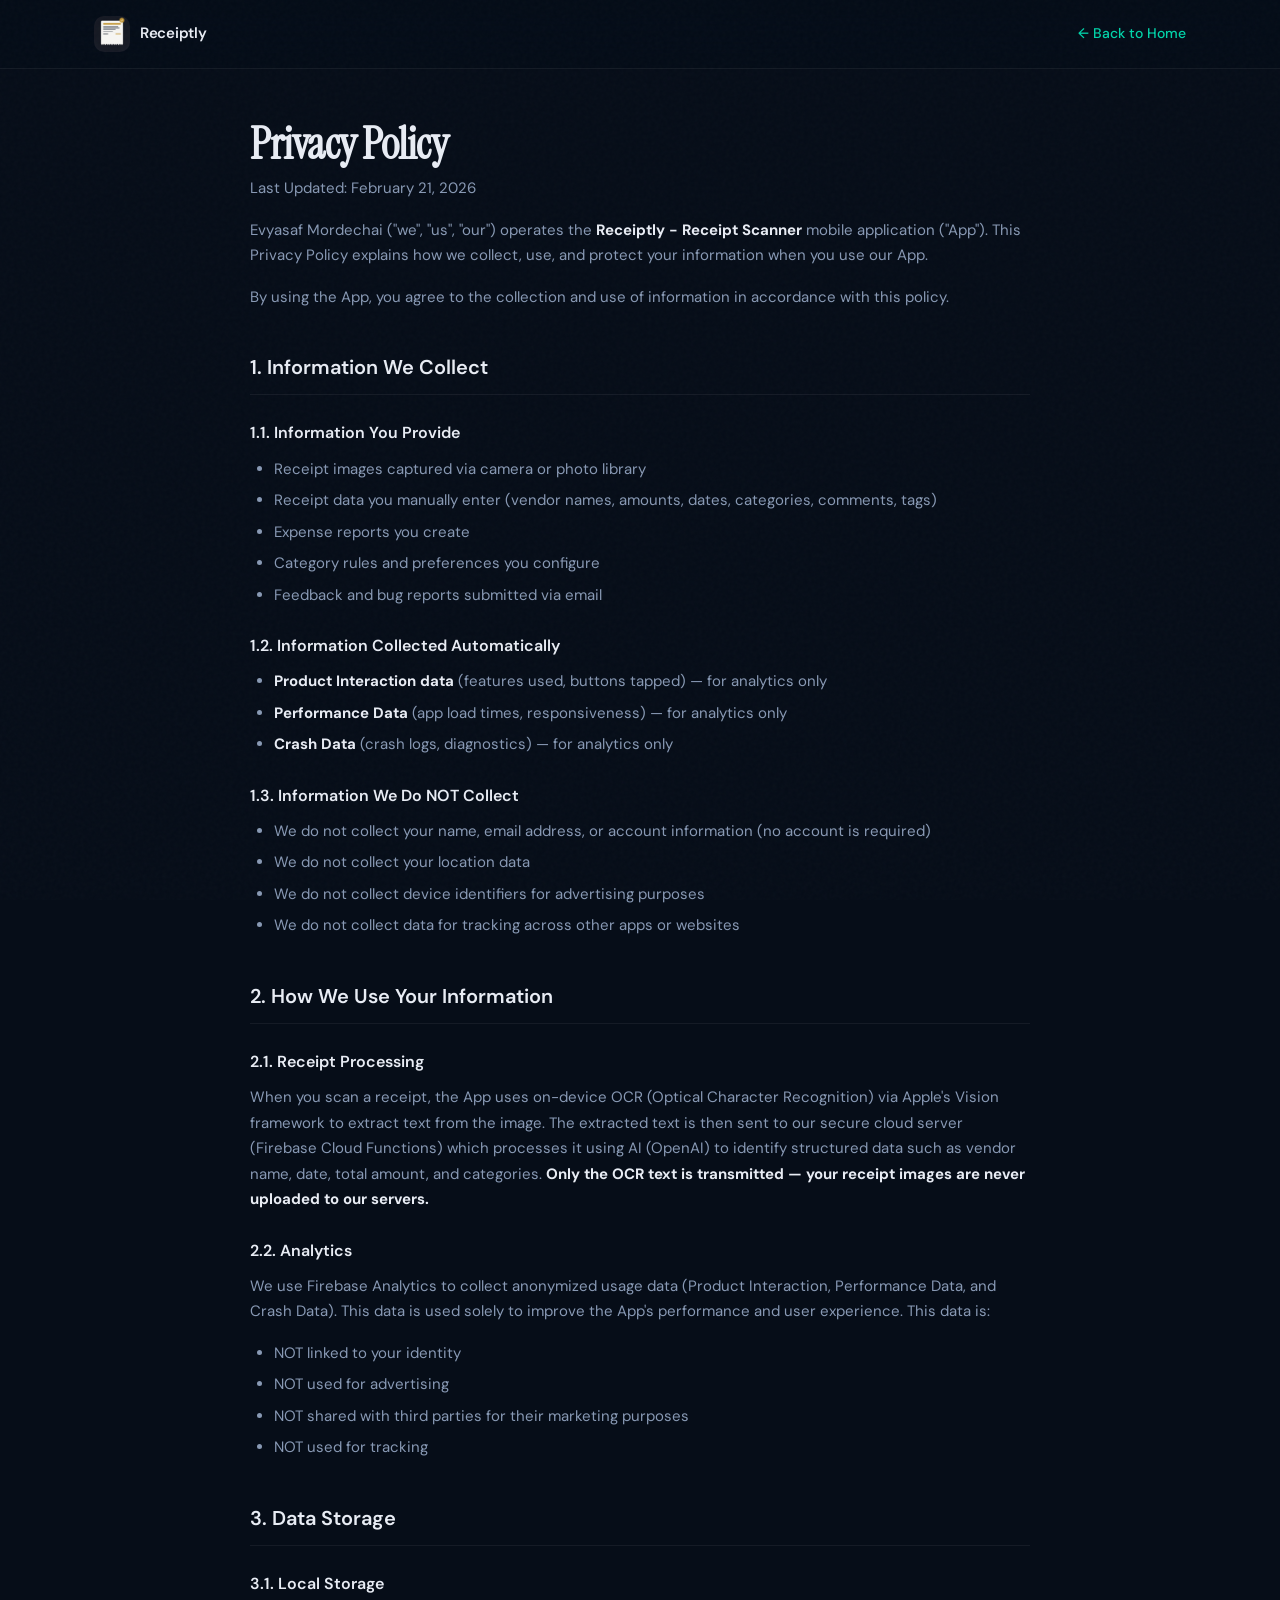
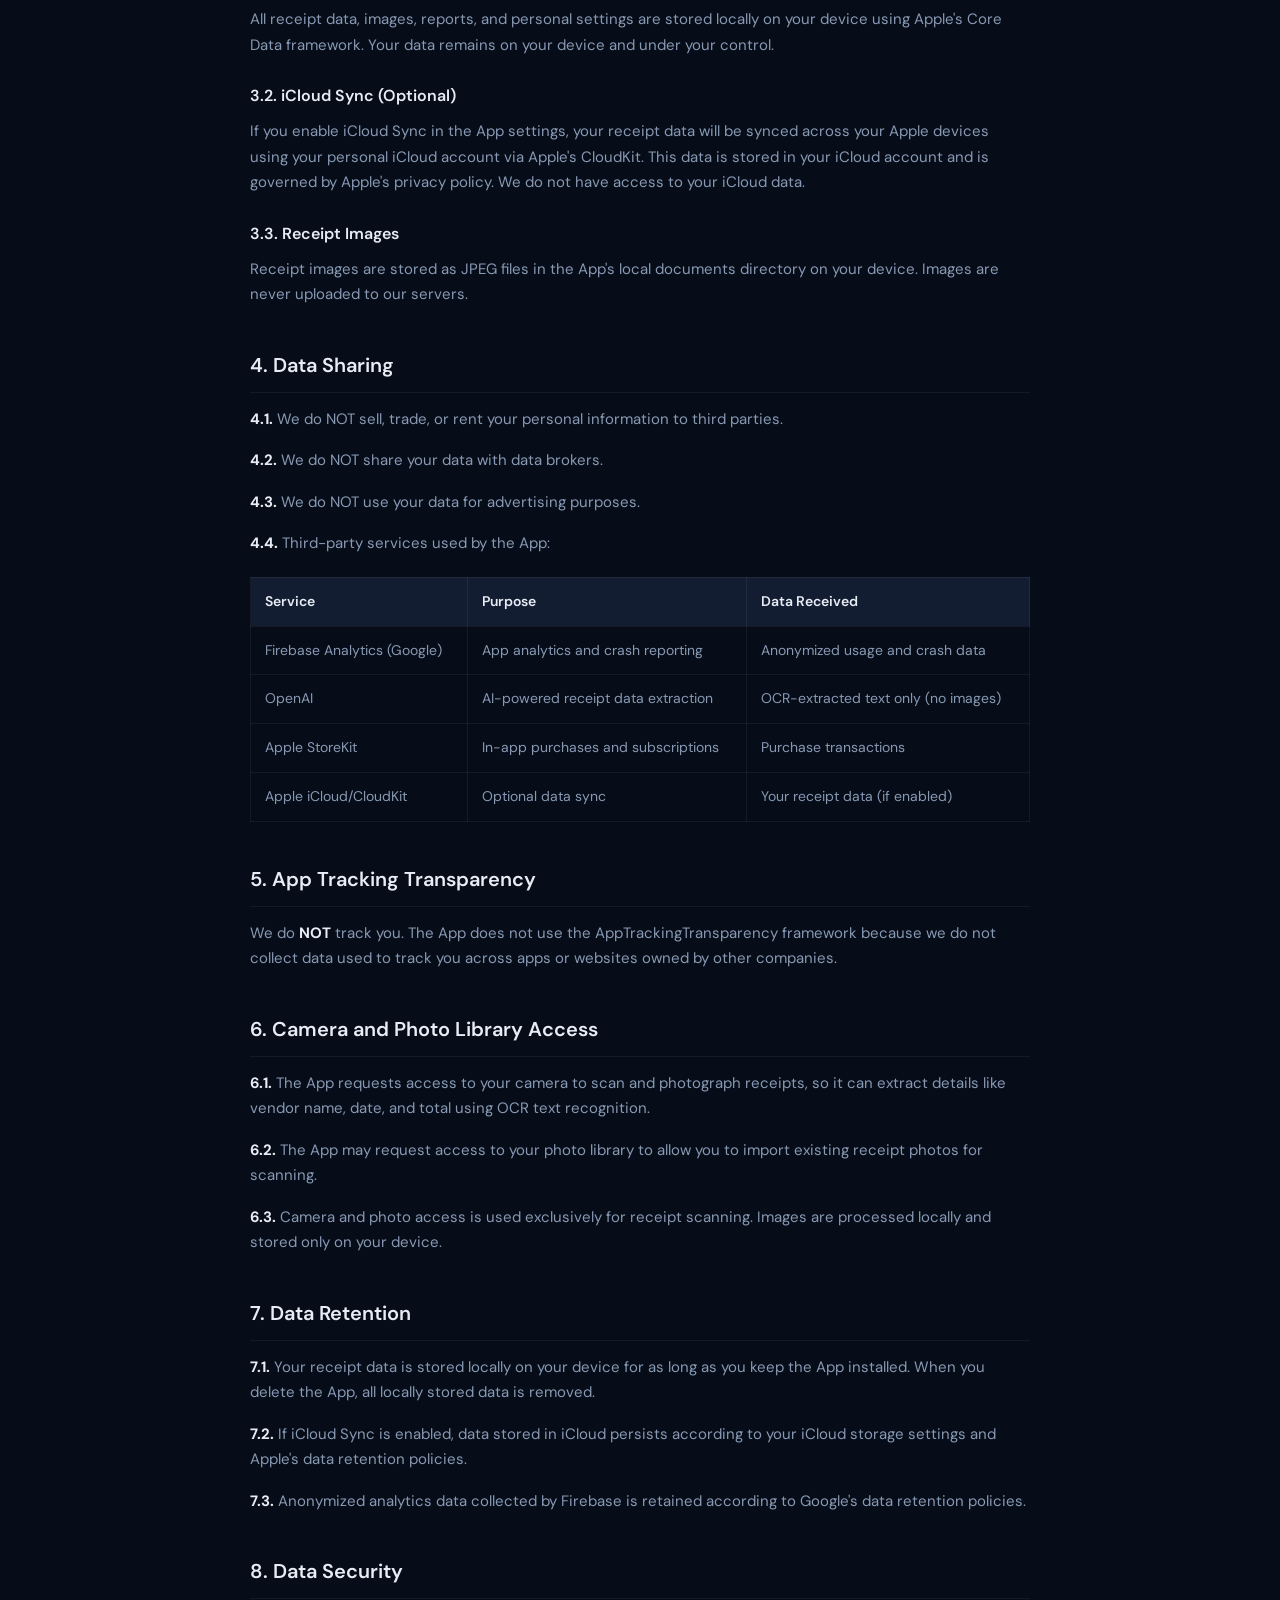
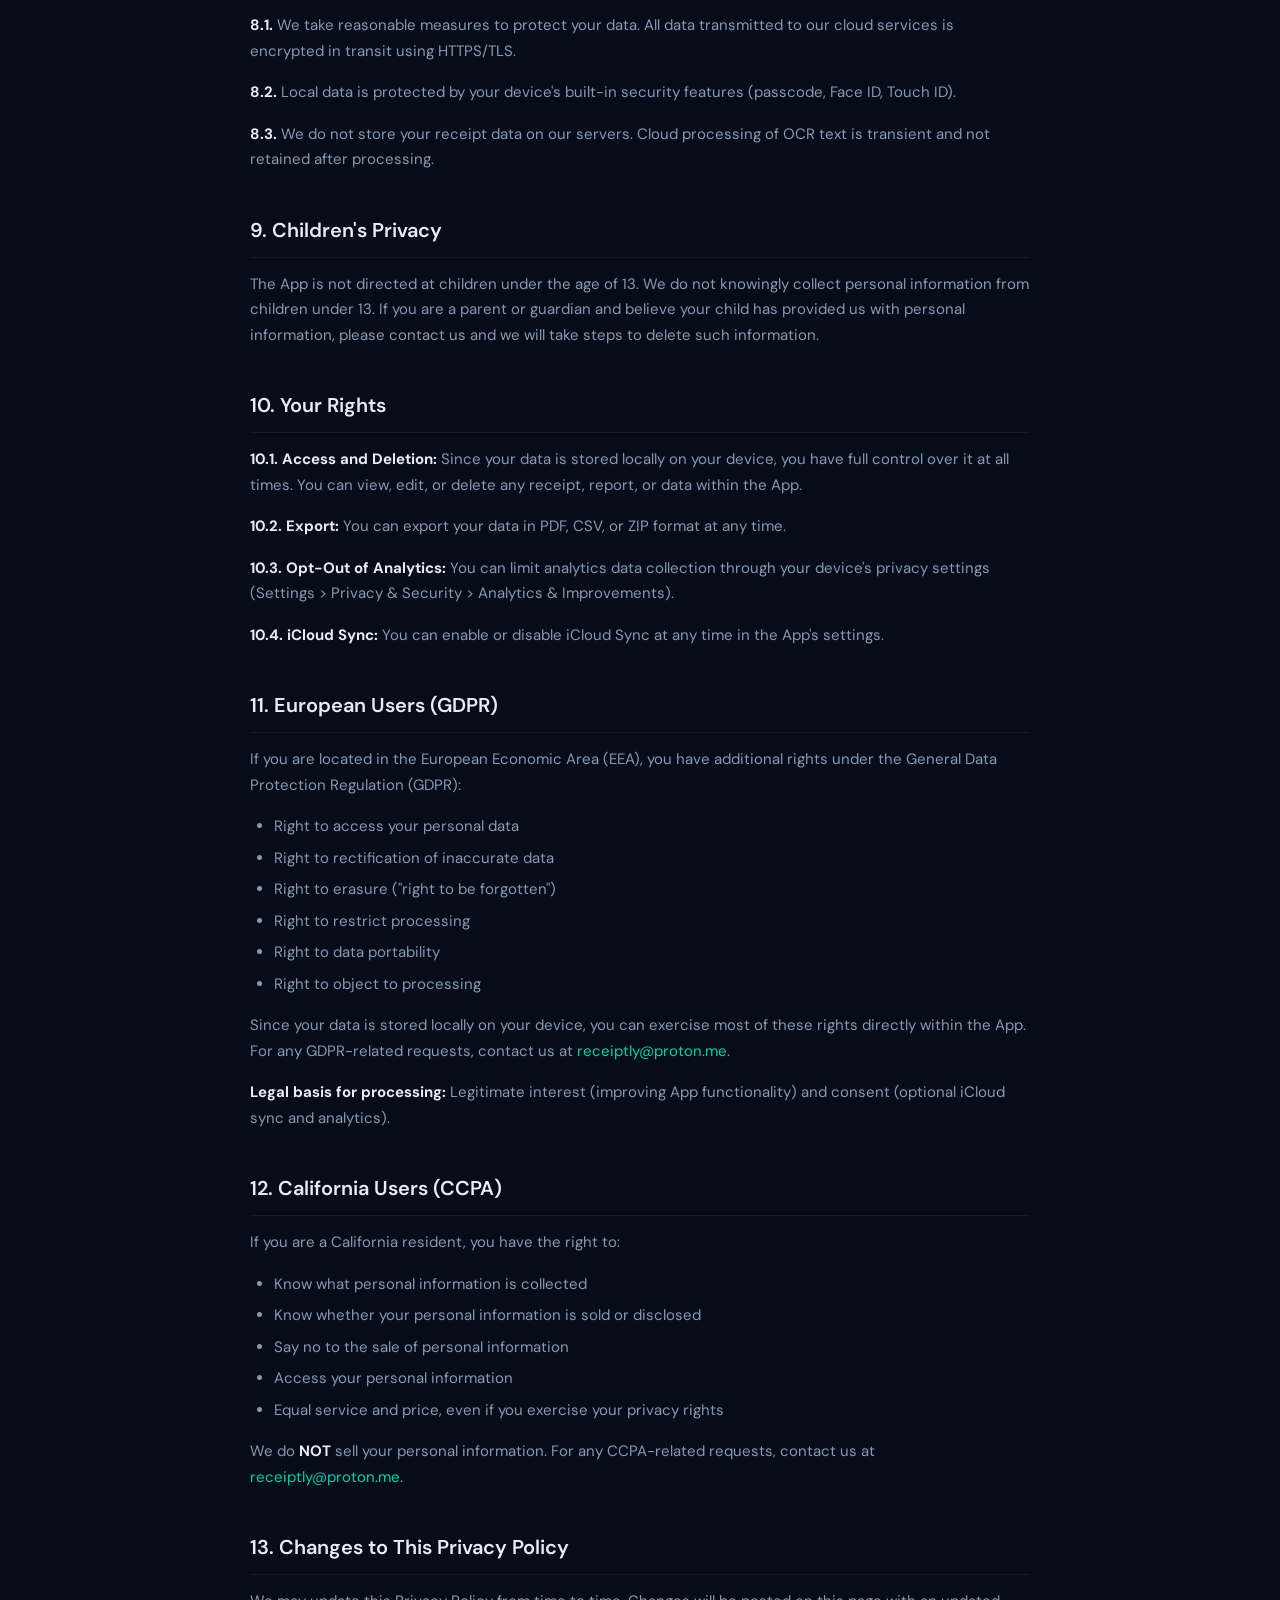
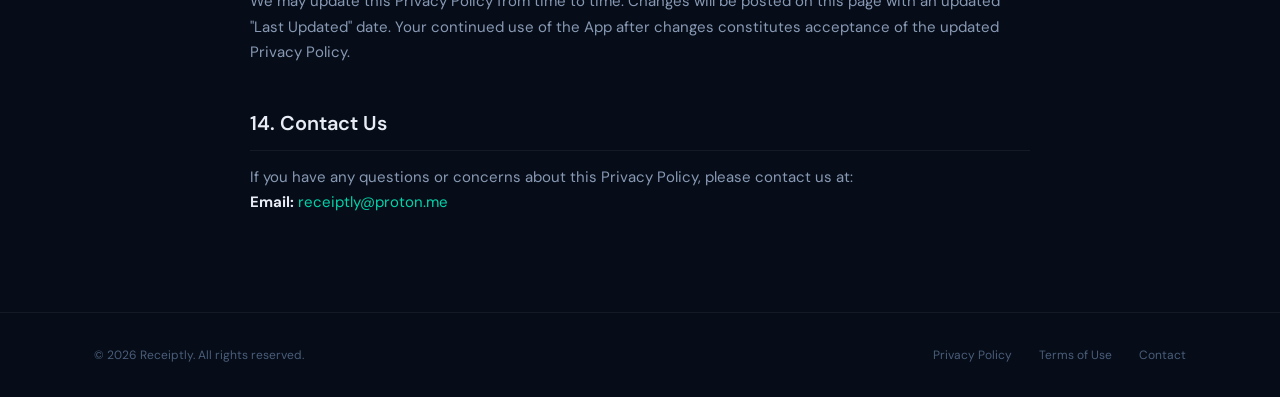
==== privacy.html @ 8fe63226 "Add Privacy Policy and Terms of Use pages, update links - Create privacy.html with full privacy poli" ====
<!DOCTYPE html>
<html lang="en">
<head>
    <meta charset="UTF-8">
    <meta name="viewport" content="width=device-width, initial-scale=1.0">
    <title>Privacy Policy - Receiptly</title>
    <meta name="description" content="Receiptly Privacy Policy. Learn how we protect your data and respect your privacy.">
    <link rel="icon" type="image/png" href="icon.png">
    <link rel="apple-touch-icon" href="icon.png">
    <link rel="preconnect" href="https://fonts.googleapis.com">
    <link rel="preconnect" href="https://fonts.gstatic.com" crossorigin>
    <link href="https://fonts.googleapis.com/css2?family=DM+Sans:opsz,wght@9..40,300;9..40,400;9..40,500;9..40,600;9..40,700&family=Instrument+Serif:ital@0;1&display=swap" rel="stylesheet">
    <style>
        *, *::before, *::after { margin: 0; padding: 0; box-sizing: border-box; }

        :root {
            --deep: #060d18;
            --navy: #0a1628;
            --slate: #131d32;
            --card: #141e33;
            --border: rgba(255,255,255,0.06);
            --text: #e8ecf4;
            --text-mid: #8899b4;
            --text-dim: #4a5d7a;
            --accent: #00d4aa;
            --accent-glow: rgba(0,212,170,0.15);
            --serif: 'Instrument Serif', Georgia, serif;
            --sans: 'DM Sans', system-ui, sans-serif;
        }

        html { scroll-behavior: smooth; }

        body {
            font-family: var(--sans);
            background: var(--deep);
            color: var(--text);
            line-height: 1.7;
            overflow-x: hidden;
            -webkit-font-smoothing: antialiased;
        }

        body::before {
            content: '';
            position: fixed;
            inset: 0;
            z-index: 9999;
            pointer-events: none;
            opacity: 0.025;
            background-image: url("data:image/svg+xml,%3Csvg viewBox='0 0 256 256' xmlns='http://www.w3.org/2000/svg'%3E%3Cfilter id='n'%3E%3CfeTurbulence type='fractalNoise' baseFrequency='0.9' numOctaves='4' stitchTiles='stitch'/%3E%3C/filter%3E%3Crect width='100%25' height='100%25' filter='url(%23n)'/%3E%3C/svg%3E");
        }

        /* ─── Navigation ─── */
        nav {
            position: fixed;
            top: 0; left: 0; right: 0;
            z-index: 100;
            padding: 16px 0;
            background: rgba(6,13,24,0.82);
            backdrop-filter: blur(20px) saturate(1.4);
            -webkit-backdrop-filter: blur(20px) saturate(1.4);
            box-shadow: 0 1px 0 var(--border);
        }
        nav .container {
            display: flex;
            align-items: center;
            justify-content: space-between;
        }
        .nav-logo {
            display: flex;
            align-items: center;
            gap: 10px;
            text-decoration: none;
            color: var(--text);
        }
        .nav-logo-icon {
            width: 36px; height: 36px;
            border-radius: 10px;
            overflow: hidden;
            flex-shrink: 0;
        }
        .nav-logo-icon img {
            width: 100%; height: 100%;
            object-fit: cover;
        }
        .nav-logo span {
            font-weight: 600;
            font-size: 15px;
            letter-spacing: -0.02em;
        }
        .nav-back {
            text-decoration: none;
            color: var(--accent);
            font-size: 14px;
            font-weight: 500;
            transition: opacity 0.25s;
        }
        .nav-back:hover { opacity: 0.8; }

        /* ─── Layout ─── */
        .container {
            max-width: 1140px;
            margin: 0 auto;
            padding: 0 24px;
            position: relative;
            z-index: 1;
        }

        /* ─── Legal Content ─── */
        .legal-page {
            padding: 120px 0 80px;
        }
        .legal-content {
            max-width: 780px;
            margin: 0 auto;
        }
        .legal-content h1 {
            font-family: var(--serif);
            font-size: clamp(32px, 4vw, 44px);
            line-height: 1.1;
            letter-spacing: -0.02em;
            margin-bottom: 8px;
        }
        .legal-date {
            color: var(--text-dim);
            font-size: 14px;
            margin-bottom: 40px;
        }
        .legal-content p {
            color: var(--text-mid);
            font-size: 15px;
            margin-bottom: 16px;
        }
        .legal-content h2 {
            font-size: 20px;
            font-weight: 600;
            margin-top: 40px;
            margin-bottom: 14px;
            padding-bottom: 10px;
            border-bottom: 1px solid var(--border);
            color: var(--text);
        }
        .legal-content h3 {
            font-size: 16px;
            font-weight: 600;
            margin-top: 24px;
            margin-bottom: 10px;
            color: var(--text);
        }
        .legal-content ul {
            padding-left: 24px;
            margin-bottom: 16px;
        }
        .legal-content li {
            color: var(--text-mid);
            font-size: 15px;
            margin-bottom: 6px;
        }
        .legal-content strong {
            color: var(--text);
        }
        .legal-content a {
            color: var(--accent);
            text-decoration: none;
        }
        .legal-content a:hover {
            text-decoration: underline;
        }
        .legal-content table {
            width: 100%;
            border-collapse: collapse;
            margin: 20px 0;
        }
        .legal-content thead tr {
            background: var(--slate);
        }
        .legal-content th {
            text-align: left;
            padding: 12px 14px;
            border: 1px solid var(--border);
            font-size: 14px;
            font-weight: 600;
            color: var(--text);
        }
        .legal-content td {
            padding: 12px 14px;
            border: 1px solid var(--border);
            font-size: 14px;
            color: var(--text-mid);
        }

        /* ─── Footer ─── */
        footer {
            border-top: 1px solid var(--border);
            padding: 32px 0;
        }
        .footer-bottom {
            display: flex;
            justify-content: space-between;
            align-items: center;
            font-size: 12px;
            color: var(--text-dim);
        }
        .footer-bottom a {
            color: var(--text-dim);
            text-decoration: none;
            margin-left: 24px;
            transition: color 0.25s;
        }
        .footer-bottom a:hover { color: var(--accent); }

        @media (max-width: 640px) {
            .footer-bottom {
                flex-direction: column;
                gap: 12px;
                text-align: center;
            }
            .footer-bottom a { margin-left: 0; margin: 0 12px; }
        }
    </style>
</head>
<body>

    <!-- Navigation -->
    <nav>
        <div class="container">
            <a href="index.html" class="nav-logo">
                <div class="nav-logo-icon"><img src="icon.png" alt="Receiptly"></div>
                <span>Receiptly</span>
            </a>
            <a href="index.html" class="nav-back">&larr; Back to Home</a>
        </div>
    </nav>

    <!-- Content -->
    <section class="legal-page">
        <div class="container">
            <div class="legal-content">
                <h1>Privacy Policy</h1>
                <p class="legal-date">Last Updated: February 21, 2026</p>

                <p>Evyasaf Mordechai ("we", "us", "our") operates the <strong>Receiptly - Receipt Scanner</strong> mobile application ("App"). This Privacy Policy explains how we collect, use, and protect your information when you use our App.</p>
                <p>By using the App, you agree to the collection and use of information in accordance with this policy.</p>

                <h2>1. Information We Collect</h2>

                <h3>1.1. Information You Provide</h3>
                <ul>
                    <li>Receipt images captured via camera or photo library</li>
                    <li>Receipt data you manually enter (vendor names, amounts, dates, categories, comments, tags)</li>
                    <li>Expense reports you create</li>
                    <li>Category rules and preferences you configure</li>
                    <li>Feedback and bug reports submitted via email</li>
                </ul>

                <h3>1.2. Information Collected Automatically</h3>
                <ul>
                    <li><strong>Product Interaction data</strong> (features used, buttons tapped) — for analytics only</li>
                    <li><strong>Performance Data</strong> (app load times, responsiveness) — for analytics only</li>
                    <li><strong>Crash Data</strong> (crash logs, diagnostics) — for analytics only</li>
                </ul>

                <h3>1.3. Information We Do NOT Collect</h3>
                <ul>
                    <li>We do not collect your name, email address, or account information (no account is required)</li>
                    <li>We do not collect your location data</li>
                    <li>We do not collect device identifiers for advertising purposes</li>
                    <li>We do not collect data for tracking across other apps or websites</li>
                </ul>

                <h2>2. How We Use Your Information</h2>

                <h3>2.1. Receipt Processing</h3>
                <p>When you scan a receipt, the App uses on-device OCR (Optical Character Recognition) via Apple's Vision framework to extract text from the image. The extracted text is then sent to our secure cloud server (Firebase Cloud Functions) which processes it using AI (OpenAI) to identify structured data such as vendor name, date, total amount, and categories. <strong>Only the OCR text is transmitted — your receipt images are never uploaded to our servers.</strong></p>

                <h3>2.2. Analytics</h3>
                <p>We use Firebase Analytics to collect anonymized usage data (Product Interaction, Performance Data, and Crash Data). This data is used solely to improve the App's performance and user experience. This data is:</p>
                <ul>
                    <li>NOT linked to your identity</li>
                    <li>NOT used for advertising</li>
                    <li>NOT shared with third parties for their marketing purposes</li>
                    <li>NOT used for tracking</li>
                </ul>

                <h2>3. Data Storage</h2>

                <h3>3.1. Local Storage</h3>
                <p>All receipt data, images, reports, and personal settings are stored locally on your device using Apple's Core Data framework. Your data remains on your device and under your control.</p>

                <h3>3.2. iCloud Sync (Optional)</h3>
                <p>If you enable iCloud Sync in the App settings, your receipt data will be synced across your Apple devices using your personal iCloud account via Apple's CloudKit. This data is stored in your iCloud account and is governed by Apple's privacy policy. We do not have access to your iCloud data.</p>

                <h3>3.3. Receipt Images</h3>
                <p>Receipt images are stored as JPEG files in the App's local documents directory on your device. Images are never uploaded to our servers.</p>

                <h2>4. Data Sharing</h2>
                <p><strong>4.1.</strong> We do NOT sell, trade, or rent your personal information to third parties.</p>
                <p><strong>4.2.</strong> We do NOT share your data with data brokers.</p>
                <p><strong>4.3.</strong> We do NOT use your data for advertising purposes.</p>
                <p><strong>4.4.</strong> Third-party services used by the App:</p>

                <table>
                    <thead>
                        <tr>
                            <th>Service</th>
                            <th>Purpose</th>
                            <th>Data Received</th>
                        </tr>
                    </thead>
                    <tbody>
                        <tr>
                            <td>Firebase Analytics (Google)</td>
                            <td>App analytics and crash reporting</td>
                            <td>Anonymized usage and crash data</td>
                        </tr>
                        <tr>
                            <td>OpenAI</td>
                            <td>AI-powered receipt data extraction</td>
                            <td>OCR-extracted text only (no images)</td>
                        </tr>
                        <tr>
                            <td>Apple StoreKit</td>
                            <td>In-app purchases and subscriptions</td>
                            <td>Purchase transactions</td>
                        </tr>
                        <tr>
                            <td>Apple iCloud/CloudKit</td>
                            <td>Optional data sync</td>
                            <td>Your receipt data (if enabled)</td>
                        </tr>
                    </tbody>
                </table>

                <h2>5. App Tracking Transparency</h2>
                <p>We do <strong>NOT</strong> track you. The App does not use the AppTrackingTransparency framework because we do not collect data used to track you across apps or websites owned by other companies.</p>

                <h2>6. Camera and Photo Library Access</h2>
                <p><strong>6.1.</strong> The App requests access to your camera to scan and photograph receipts, so it can extract details like vendor name, date, and total using OCR text recognition.</p>
                <p><strong>6.2.</strong> The App may request access to your photo library to allow you to import existing receipt photos for scanning.</p>
                <p><strong>6.3.</strong> Camera and photo access is used exclusively for receipt scanning. Images are processed locally and stored only on your device.</p>

                <h2>7. Data Retention</h2>
                <p><strong>7.1.</strong> Your receipt data is stored locally on your device for as long as you keep the App installed. When you delete the App, all locally stored data is removed.</p>
                <p><strong>7.2.</strong> If iCloud Sync is enabled, data stored in iCloud persists according to your iCloud storage settings and Apple's data retention policies.</p>
                <p><strong>7.3.</strong> Anonymized analytics data collected by Firebase is retained according to Google's data retention policies.</p>

                <h2>8. Data Security</h2>
                <p><strong>8.1.</strong> We take reasonable measures to protect your data. All data transmitted to our cloud services is encrypted in transit using HTTPS/TLS.</p>
                <p><strong>8.2.</strong> Local data is protected by your device's built-in security features (passcode, Face ID, Touch ID).</p>
                <p><strong>8.3.</strong> We do not store your receipt data on our servers. Cloud processing of OCR text is transient and not retained after processing.</p>

                <h2>9. Children's Privacy</h2>
                <p>The App is not directed at children under the age of 13. We do not knowingly collect personal information from children under 13. If you are a parent or guardian and believe your child has provided us with personal information, please contact us and we will take steps to delete such information.</p>

                <h2>10. Your Rights</h2>
                <p><strong>10.1. Access and Deletion:</strong> Since your data is stored locally on your device, you have full control over it at all times. You can view, edit, or delete any receipt, report, or data within the App.</p>
                <p><strong>10.2. Export:</strong> You can export your data in PDF, CSV, or ZIP format at any time.</p>
                <p><strong>10.3. Opt-Out of Analytics:</strong> You can limit analytics data collection through your device's privacy settings (Settings &gt; Privacy &amp; Security &gt; Analytics &amp; Improvements).</p>
                <p><strong>10.4. iCloud Sync:</strong> You can enable or disable iCloud Sync at any time in the App's settings.</p>

                <h2>11. European Users (GDPR)</h2>
                <p>If you are located in the European Economic Area (EEA), you have additional rights under the General Data Protection Regulation (GDPR):</p>
                <ul>
                    <li>Right to access your personal data</li>
                    <li>Right to rectification of inaccurate data</li>
                    <li>Right to erasure ("right to be forgotten")</li>
                    <li>Right to restrict processing</li>
                    <li>Right to data portability</li>
                    <li>Right to object to processing</li>
                </ul>
                <p>Since your data is stored locally on your device, you can exercise most of these rights directly within the App. For any GDPR-related requests, contact us at <a href="mailto:receiptly@proton.me">receiptly@proton.me</a>.</p>
                <p><strong>Legal basis for processing:</strong> Legitimate interest (improving App functionality) and consent (optional iCloud sync and analytics).</p>

                <h2>12. California Users (CCPA)</h2>
                <p>If you are a California resident, you have the right to:</p>
                <ul>
                    <li>Know what personal information is collected</li>
                    <li>Know whether your personal information is sold or disclosed</li>
                    <li>Say no to the sale of personal information</li>
                    <li>Access your personal information</li>
                    <li>Equal service and price, even if you exercise your privacy rights</li>
                </ul>
                <p>We do <strong>NOT</strong> sell your personal information. For any CCPA-related requests, contact us at <a href="mailto:receiptly@proton.me">receiptly@proton.me</a>.</p>

                <h2>13. Changes to This Privacy Policy</h2>
                <p>We may update this Privacy Policy from time to time. Changes will be posted on this page with an updated "Last Updated" date. Your continued use of the App after changes constitutes acceptance of the updated Privacy Policy.</p>

                <h2>14. Contact Us</h2>
                <p>If you have any questions or concerns about this Privacy Policy, please contact us at:<br>
                <strong>Email:</strong> <a href="mailto:receiptly@proton.me">receiptly@proton.me</a></p>
            </div>
        </div>
    </section>

    <!-- Footer -->
    <footer>
        <div class="container">
            <div class="footer-bottom">
                <span>&copy; 2026 Receiptly. All rights reserved.</span>
                <div>
                    <a href="privacy.html">Privacy Policy</a>
                    <a href="terms.html">Terms of Use</a>
                    <a href="mailto:receiptly@proton.me">Contact</a>
                </div>
            </div>
        </div>
    </footer>

</body>
</html>
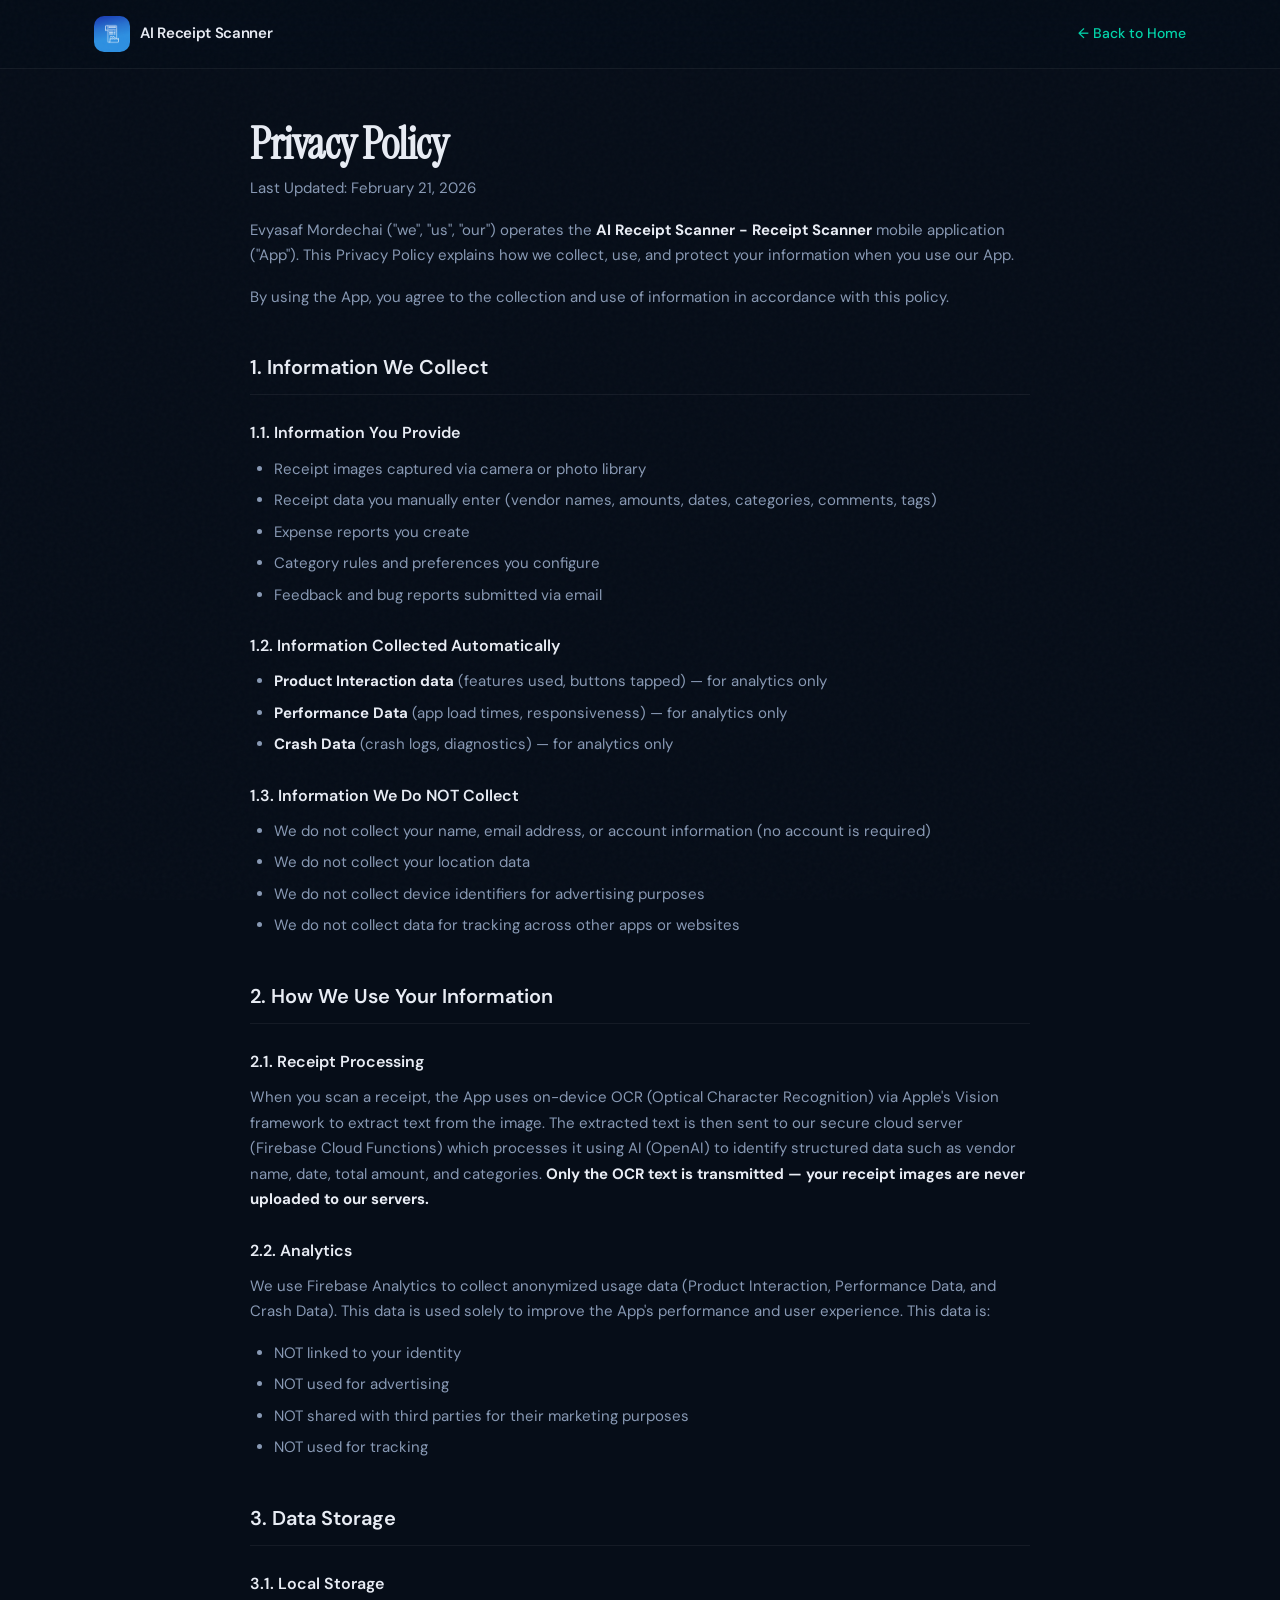
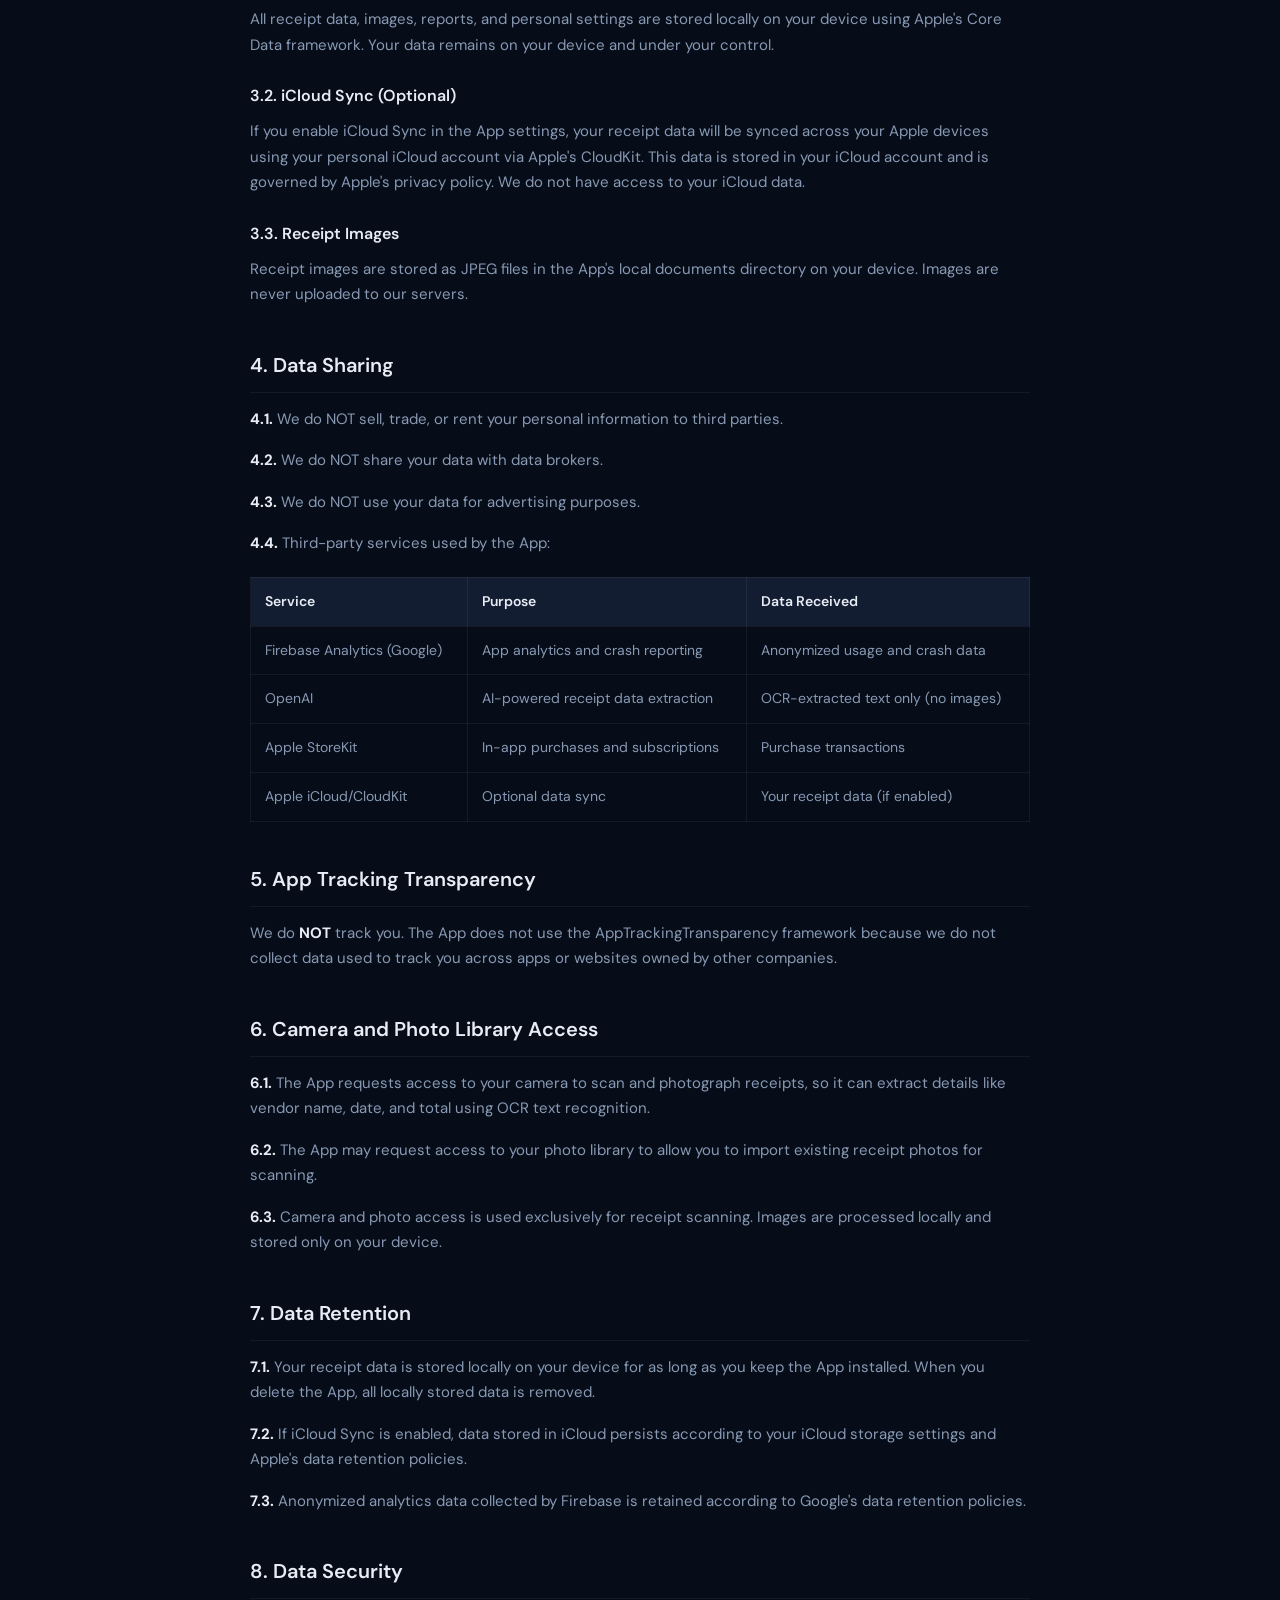
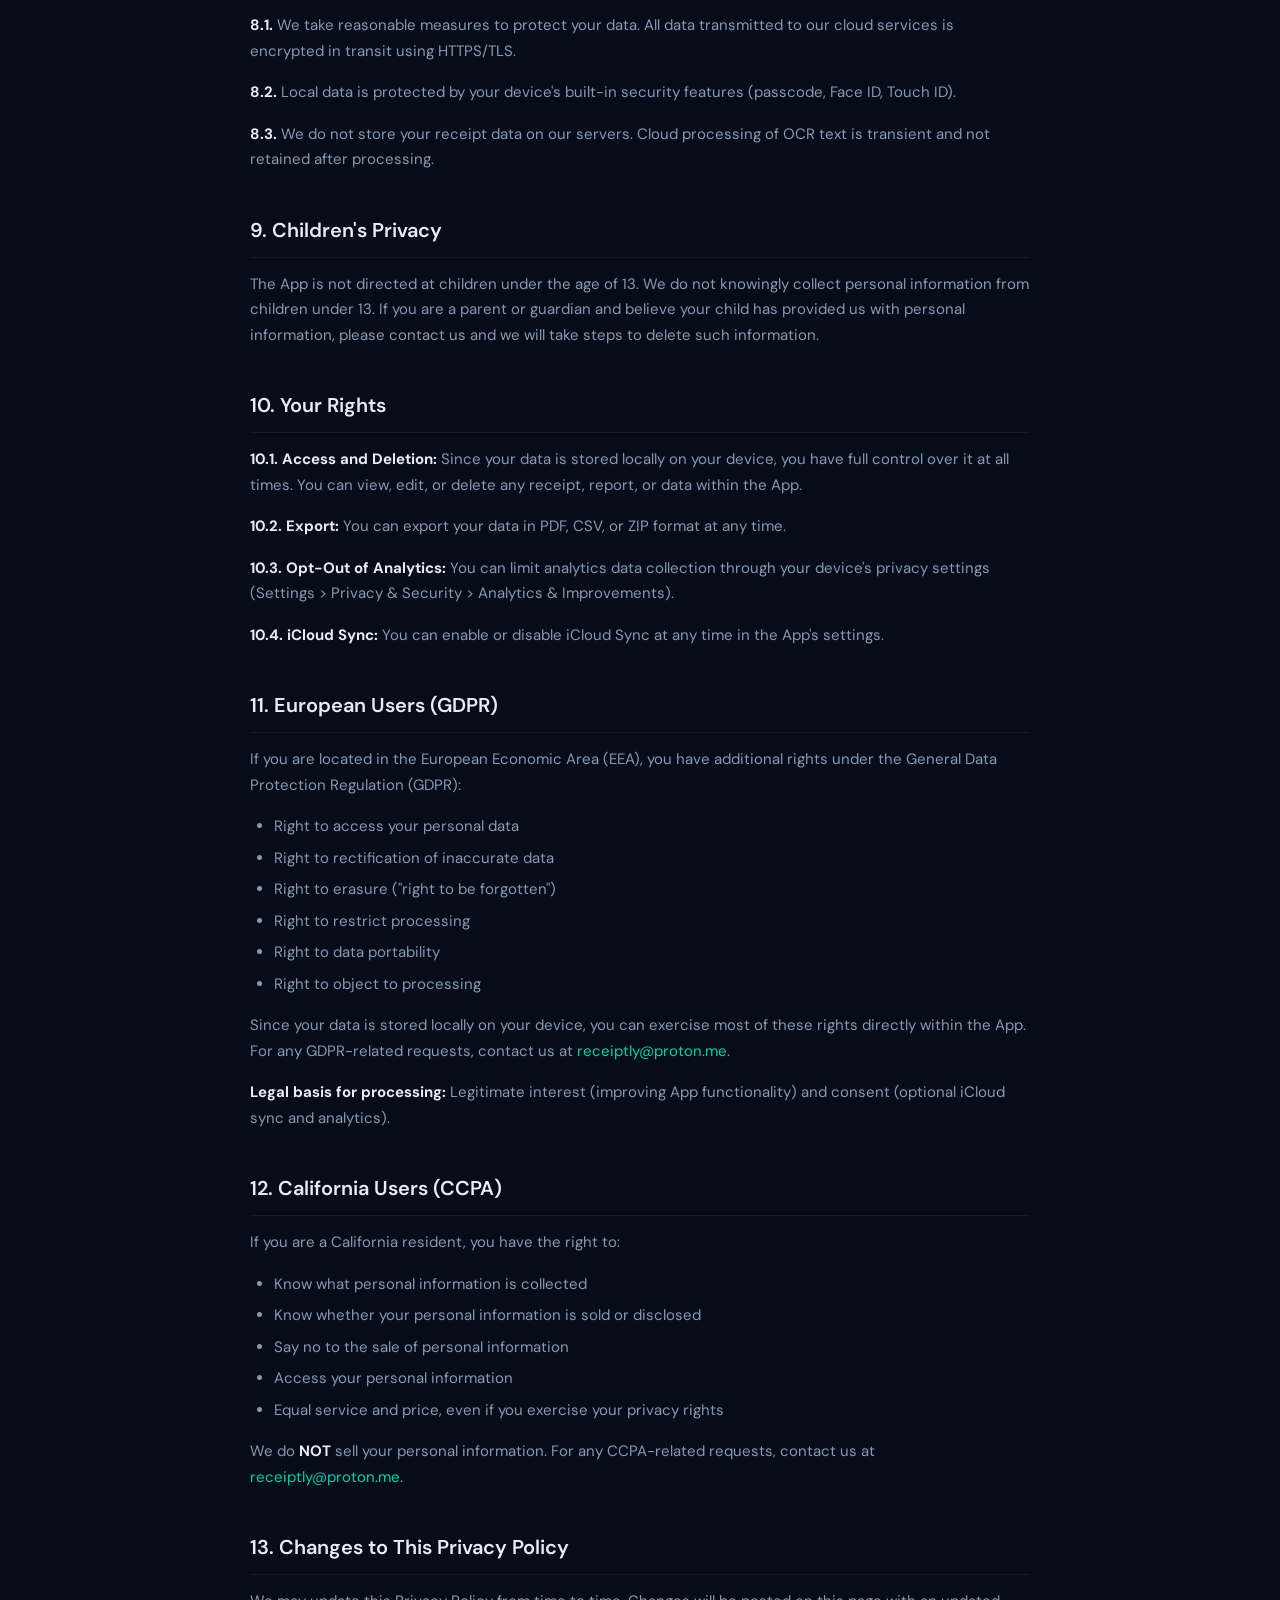
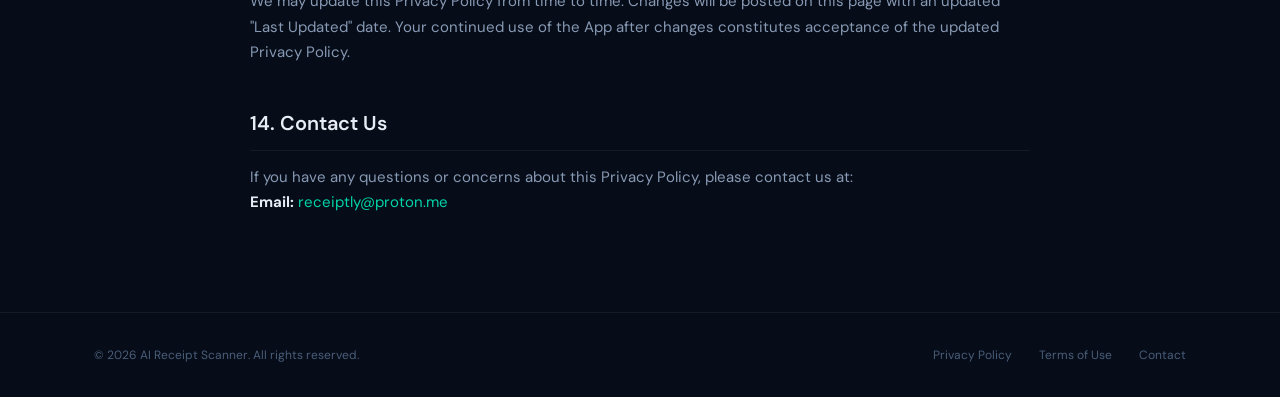
==== commit 1cbc9ef9: "Add free receipt-to-CSV converter, guide and comparison pages; fix brand name - receipt-to-csv.html:" ====
--- a/privacy.html
+++ b/privacy.html
@@ -3,8 +3,8 @@
 <head>
     <meta charset="UTF-8">
     <meta name="viewport" content="width=device-width, initial-scale=1.0">
-    <title>Privacy Policy - Receiptly</title>
-    <meta name="description" content="Receiptly Privacy Policy. Learn how we protect your data and respect your privacy.">
+    <title>Privacy Policy - AI Receipt Scanner</title>
+    <meta name="description" content="AI Receipt Scanner Privacy Policy. Learn how we protect your data and respect your privacy.">
     <link rel="icon" type="image/png" href="icon.png">
     <link rel="apple-touch-icon" href="icon.png">
     <link rel="preconnect" href="https://fonts.googleapis.com">
@@ -224,8 +224,8 @@
     <nav>
         <div class="container">
             <a href="index.html" class="nav-logo">
-                <div class="nav-logo-icon"><img src="icon.png" alt="Receiptly"></div>
-                <span>Receiptly</span>
+                <div class="nav-logo-icon"><img src="icon.png" alt="AI Receipt Scanner"></div>
+                <span>AI Receipt Scanner</span>
             </a>
             <a href="index.html" class="nav-back">&larr; Back to Home</a>
         </div>
@@ -238,7 +238,7 @@
                 <h1>Privacy Policy</h1>
                 <p class="legal-date">Last Updated: February 21, 2026</p>
 
-                <p>Evyasaf Mordechai ("we", "us", "our") operates the <strong>Receiptly - Receipt Scanner</strong> mobile application ("App"). This Privacy Policy explains how we collect, use, and protect your information when you use our App.</p>
+                <p>Evyasaf Mordechai ("we", "us", "our") operates the <strong>AI Receipt Scanner - Receipt Scanner</strong> mobile application ("App"). This Privacy Policy explains how we collect, use, and protect your information when you use our App.</p>
                 <p>By using the App, you agree to the collection and use of information in accordance with this policy.</p>
 
                 <h2>1. Information We Collect</h2>
@@ -395,7 +395,7 @@
     <footer>
         <div class="container">
             <div class="footer-bottom">
-                <span>&copy; 2026 Receiptly. All rights reserved.</span>
+                <span>&copy; 2026 AI Receipt Scanner. All rights reserved.</span>
                 <div>
                     <a href="privacy.html">Privacy Policy</a>
                     <a href="terms.html">Terms of Use</a>
